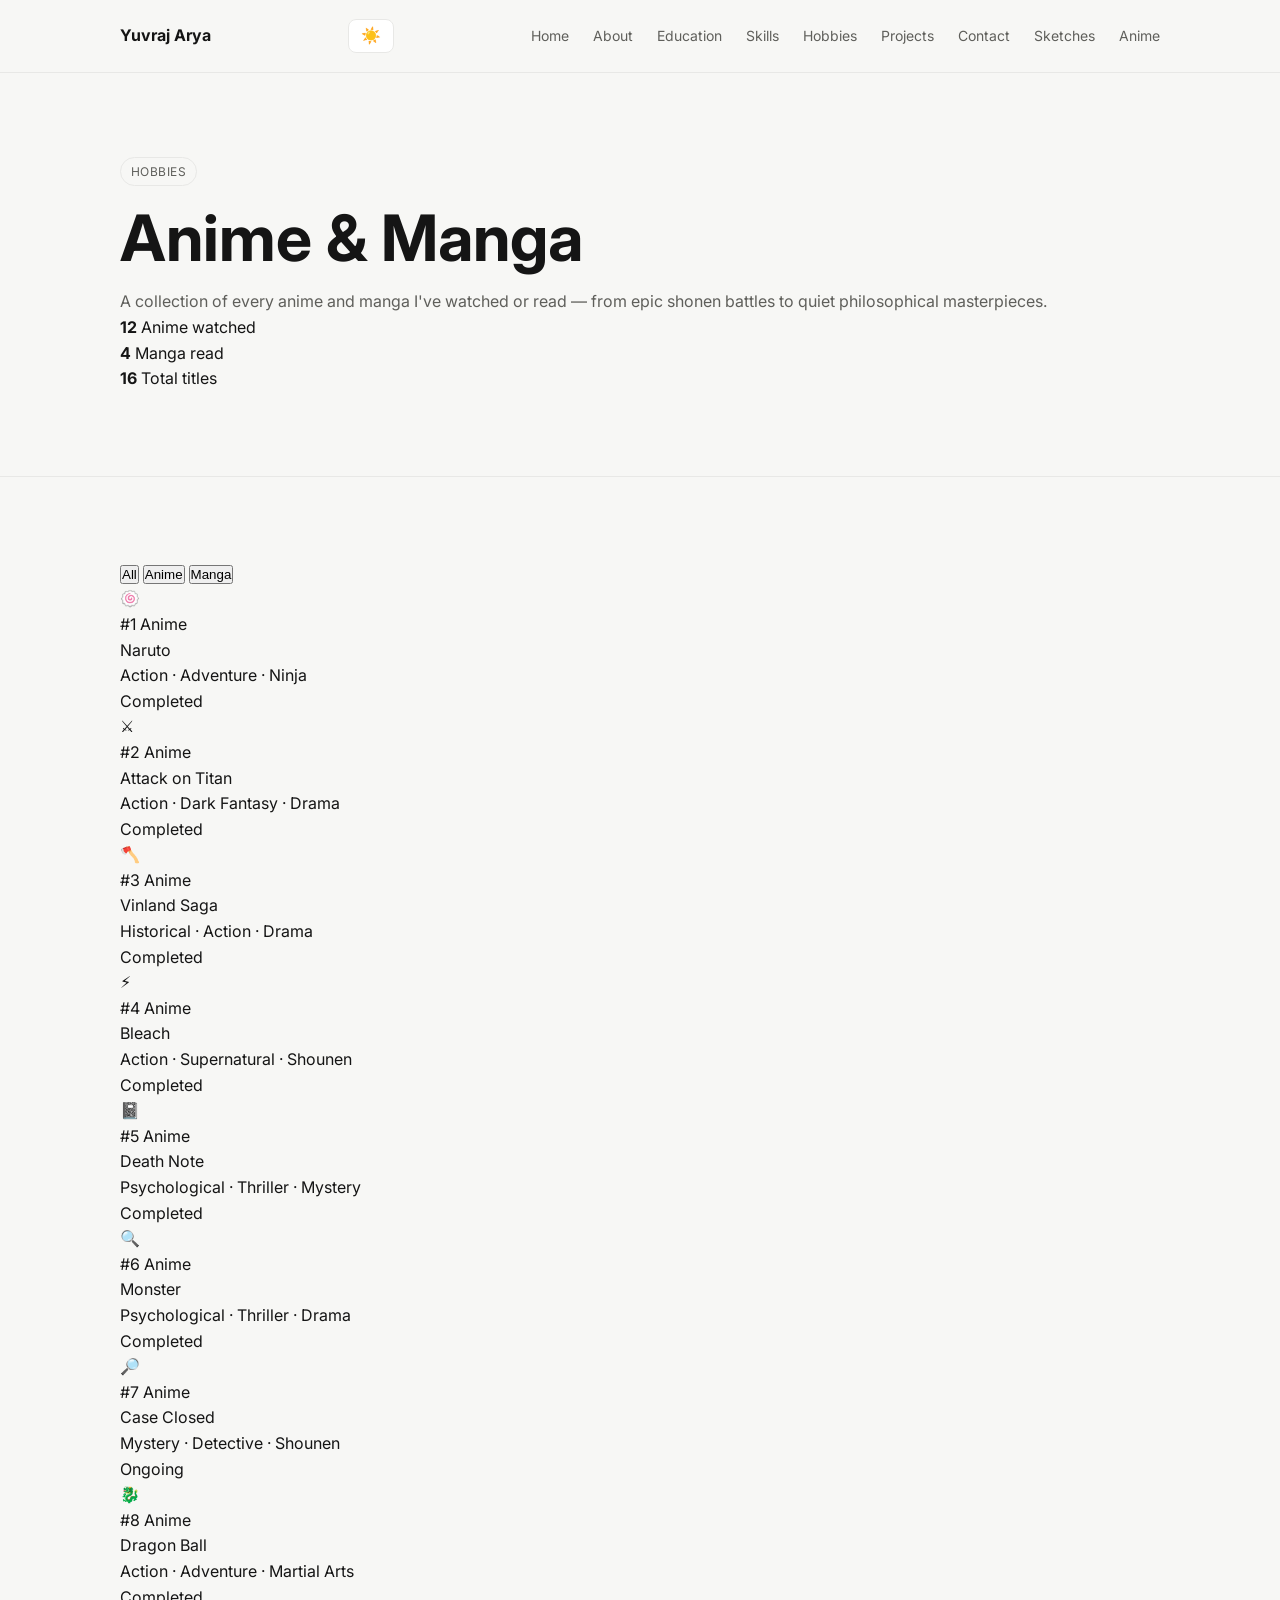
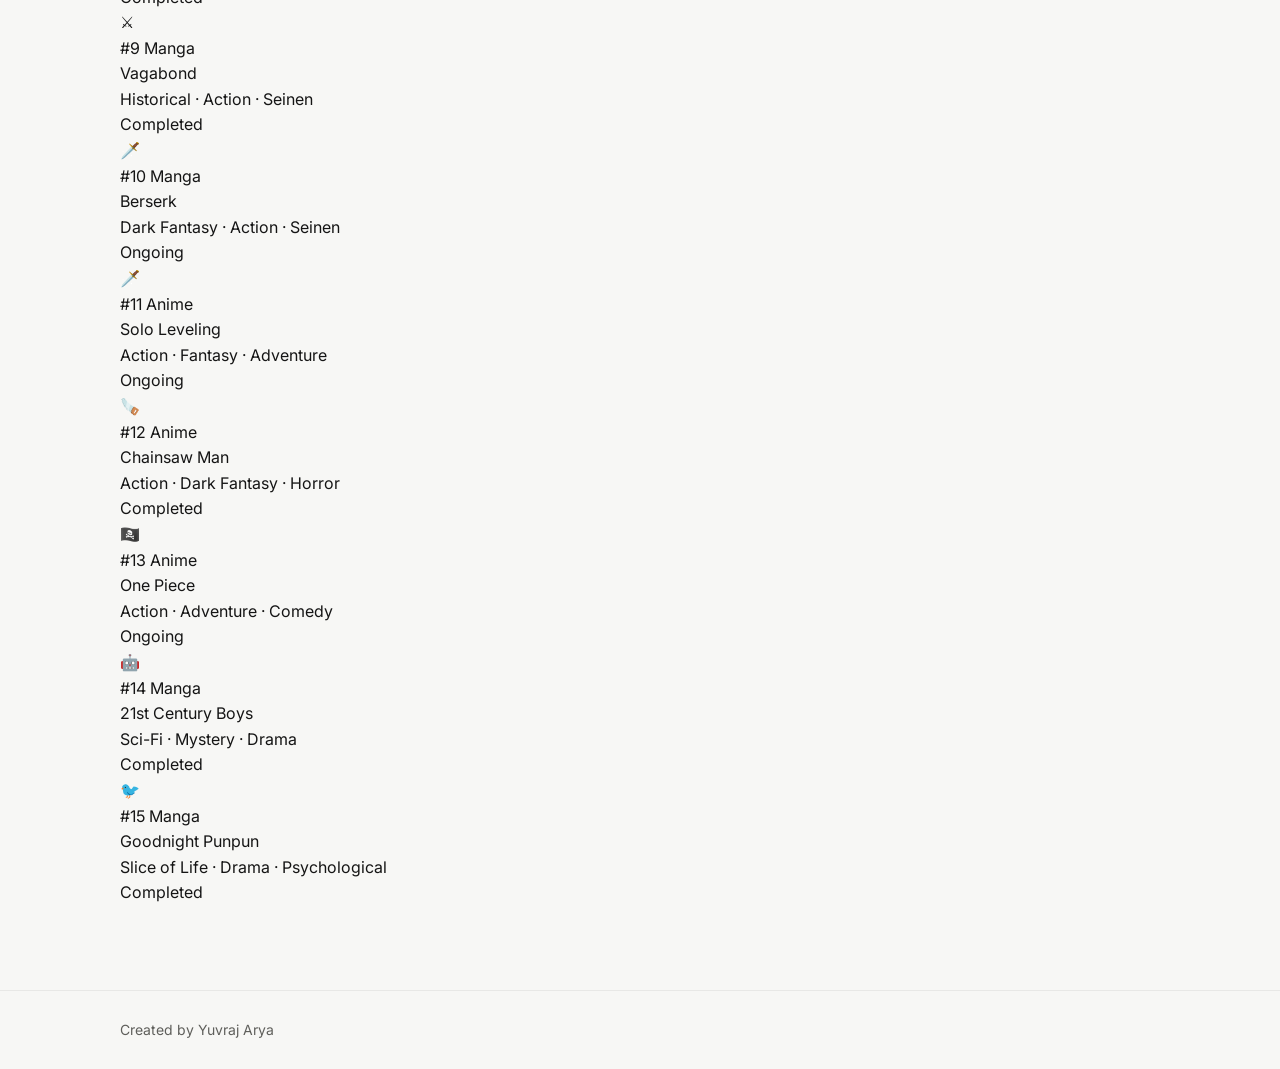
==== anime.html @ ee96d559 "Add files via upload" ====
<!DOCTYPE html>
<html lang="en" data-theme="light">

<head>
  <meta charset="UTF-8" />
  <meta name="viewport" content="width=device-width, initial-scale=1.0" />
  <title>Anime &amp; Manga — Yuvraj Arya</title>
  <meta name="description"
    content="Yuvraj Arya's anime and manga watchlist — a curated collection of his favourite series including Naruto, Attack on Titan, Berserk, and more." />
  <link rel="preconnect" href="https://fonts.googleapis.com" />
  <link rel="preconnect" href="https://fonts.gstatic.com" crossorigin />
  <link href="https://fonts.googleapis.com/css2?family=Inter:wght@400;500;600;700;800&display=swap" rel="stylesheet" />
  <link rel="stylesheet" href="style.css" />

</head>

<body>
  <nav>
    <div class="wrap nav-row">
      <a href="index (1).html#home" class="brand">Yuvraj Arya</a>
      <button class="theme-btn" id="themeBtn" type="button" aria-label="Switch to dark theme"
        title="Toggle theme">☀️</button>
      <button class="menu-btn" id="menuBtn" aria-label="Open menu">Menu</button>
      <ul class="links" id="menu">
        <li><a href="index (1).html#home">Home</a></li>
        <li><a href="index (1).html#about">About</a></li>
        <li><a href="index (1).html#education">Education</a></li>
        <li><a href="index (1).html#skills">Skills</a></li>
        <li><a href="index (1).html#hobbies">Hobbies</a></li>
        <li><a href="index (1).html#projects">Projects</a></li>
        <li><a href="index (1).html#contact">Contact</a></li>
        <li><a href="sketches.html">Sketches</a></li>
        <li><a href="anime.html" aria-current="page">Anime</a></li>
      </ul>
    </div>
  </nav>

  <main id="anime-page">


    <section class="anime-hero">
      <div class="wrap reveal">
        <span class="chip">Hobbies</span>
        <h1>Anime &amp; Manga</h1>
        <p class="anime-lead">A collection of every anime and manga I've watched or read — from epic shonen battles to
          quiet philosophical masterpieces.</p>
        <div class="anime-stats">
          <div class="anime-stat">
            <strong>12</strong>
            <span>Anime watched</span>
          </div>
          <div class="anime-stat">
            <strong>4</strong>
            <span>Manga read</span>
          </div>
          <div class="anime-stat">
            <strong>16</strong>
            <span>Total titles</span>
          </div>
        </div>
      </div>
    </section>


    <section class="anime-section">
      <div class="wrap reveal">


        <div class="anime-filter-bar">
          <button class="filter-btn active" data-filter="all" id="filterAll">All</button>
          <button class="filter-btn" data-filter="anime" id="filterAnime">Anime</button>
          <button class="filter-btn" data-filter="manga" id="filterManga">Manga</button>
        </div>


        <div class="anime-grid" id="animeGrid">


          <div class="anime-card" data-type="anime">
            <img class="anime-poster" src="images/sketches/naruto.jpg" alt="Naruto poster" loading="lazy"
              onerror="this.style.display='none';this.nextElementSibling.style.display='flex'">
            <div class="anime-poster-placeholder" style="display:none">🍥</div>
            <div class="anime-info">
              <div class="anime-meta">
                <span class="anime-rank">#1</span>
                <span class="anime-type type-anime">Anime</span>
              </div>
              <div class="anime-title">Naruto</div>
              <div class="anime-genre">Action · Adventure · Ninja</div>
              <div class="anime-status">Completed</div>
            </div>
          </div>


          <div class="anime-card" data-type="anime">
            <img class="anime-poster" src="images/sketches/attack_on_titan.jpg" alt="Attack on Titan poster"
              loading="lazy" onerror="this.style.display='none';this.nextElementSibling.style.display='flex'">
            <div class="anime-poster-placeholder" style="display:none">⚔️</div>
            <div class="anime-info">
              <div class="anime-meta">
                <span class="anime-rank">#2</span>
                <span class="anime-type type-anime">Anime</span>
              </div>
              <div class="anime-title">Attack on Titan</div>
              <div class="anime-genre">Action · Dark Fantasy · Drama</div>
              <div class="anime-status">Completed</div>
            </div>
          </div>


          <div class="anime-card" data-type="anime">
            <img class="anime-poster" src="images/sketches/vinland.jpg" alt="Vinland Saga poster" loading="lazy"
              onerror="this.style.display='none';this.nextElementSibling.style.display='flex'">
            <div class="anime-poster-placeholder" style="display:none">🪓</div>
            <div class="anime-info">
              <div class="anime-meta">
                <span class="anime-rank">#3</span>
                <span class="anime-type type-anime">Anime</span>
              </div>
              <div class="anime-title">Vinland Saga</div>
              <div class="anime-genre">Historical · Action · Drama</div>
              <div class="anime-status">Completed</div>
            </div>
          </div>


          <div class="anime-card" data-type="anime">
            <img class="anime-poster" src="images/sketches/bleach.jpg" alt="Bleach poster" loading="lazy"
              onerror="this.style.display='none';this.nextElementSibling.style.display='flex'">
            <div class="anime-poster-placeholder" style="display:none">⚡</div>
            <div class="anime-info">
              <div class="anime-meta">
                <span class="anime-rank">#4</span>
                <span class="anime-type type-anime">Anime</span>
              </div>
              <div class="anime-title">Bleach</div>
              <div class="anime-genre">Action · Supernatural · Shounen</div>
              <div class="anime-status">Completed</div>
            </div>
          </div>


          <div class="anime-card" data-type="anime">
            <img class="anime-poster" src="images/sketches/deathnote.jpg" alt="Death Note poster" loading="lazy"
              onerror="this.style.display='none';this.nextElementSibling.style.display='flex'">
            <div class="anime-poster-placeholder" style="display:none">📓</div>
            <div class="anime-info">
              <div class="anime-meta">
                <span class="anime-rank">#5</span>
                <span class="anime-type type-anime">Anime</span>
              </div>
              <div class="anime-title">Death Note</div>
              <div class="anime-genre">Psychological · Thriller · Mystery</div>
              <div class="anime-status">Completed</div>
            </div>
          </div>


          <div class="anime-card" data-type="anime">
            <img class="anime-poster" src="images/sketches/monster.jpg" alt="Monster poster" loading="lazy"
              onerror="this.style.display='none';this.nextElementSibling.style.display='flex'">
            <div class="anime-poster-placeholder" style="display:none">🔍</div>
            <div class="anime-info">
              <div class="anime-meta">
                <span class="anime-rank">#6</span>
                <span class="anime-type type-anime">Anime</span>
              </div>
              <div class="anime-title">Monster</div>
              <div class="anime-genre">Psychological · Thriller · Drama</div>
              <div class="anime-status">Completed</div>
            </div>
          </div>


          <div class="anime-card" data-type="anime">
            <img class="anime-poster" src="images/sketches/caseclosed.jpg" alt="Case Closed poster" loading="lazy"
              onerror="this.style.display='none';this.nextElementSibling.style.display='flex'">
            <div class="anime-poster-placeholder" style="display:none">🔎</div>
            <div class="anime-info">
              <div class="anime-meta">
                <span class="anime-rank">#7</span>
                <span class="anime-type type-anime">Anime</span>
              </div>
              <div class="anime-title">Case Closed</div>
              <div class="anime-genre">Mystery · Detective · Shounen</div>
              <div class="anime-status ongoing">Ongoing</div>
            </div>
          </div>


          <div class="anime-card" data-type="anime">
            <img class="anime-poster" src="images/sketches/dragonball.jpg" alt="Dragon Ball poster" loading="lazy"
              onerror="this.style.display='none';this.nextElementSibling.style.display='flex'">
            <div class="anime-poster-placeholder" style="display:none">🐉</div>
            <div class="anime-info">
              <div class="anime-meta">
                <span class="anime-rank">#8</span>
                <span class="anime-type type-anime">Anime</span>
              </div>
              <div class="anime-title">Dragon Ball</div>
              <div class="anime-genre">Action · Adventure · Martial Arts</div>
              <div class="anime-status">Completed</div>
            </div>
          </div>


          <div class="anime-card" data-type="manga">
            <img class="anime-poster" src="images/sketches/bagabond.png" alt="Vagabond manga poster" loading="lazy"
              onerror="this.style.display='none';this.nextElementSibling.style.display='flex'">
            <div class="anime-poster-placeholder" style="display:none">⚔️</div>
            <div class="anime-info">
              <div class="anime-meta">
                <span class="anime-rank">#9</span>
                <span class="anime-type type-manga">Manga</span>
              </div>
              <div class="anime-title">Vagabond</div>
              <div class="anime-genre">Historical · Action · Seinen</div>
              <div class="anime-status">Completed</div>
            </div>
          </div>


          <div class="anime-card" data-type="manga">
            <img class="anime-poster" src="images/sketches/berserk.webp" alt="Berserk manga poster" loading="lazy"
              onerror="this.style.display='none';this.nextElementSibling.style.display='flex'">
            <div class="anime-poster-placeholder" style="display:none">🗡️</div>
            <div class="anime-info">
              <div class="anime-meta">
                <span class="anime-rank">#10</span>
                <span class="anime-type type-manga">Manga</span>
              </div>
              <div class="anime-title">Berserk</div>
              <div class="anime-genre">Dark Fantasy · Action · Seinen</div>
              <div class="anime-status ongoing">Ongoing</div>
            </div>
          </div>


          <div class="anime-card" data-type="anime">
            <img class="anime-poster" src="images/sketches/solo_leveling.jpg" alt="Solo Leveling poster" loading="lazy"
              onerror="this.style.display='none';this.nextElementSibling.style.display='flex'">
            <div class="anime-poster-placeholder" style="display:none">🗡️</div>
            <div class="anime-info">
              <div class="anime-meta">
                <span class="anime-rank">#11</span>
                <span class="anime-type type-anime">Anime</span>
              </div>
              <div class="anime-title">Solo Leveling</div>
              <div class="anime-genre">Action · Fantasy · Adventure</div>
              <div class="anime-status ongoing">Ongoing</div>
            </div>
          </div>


          <div class="anime-card" data-type="anime">
            <img class="anime-poster" src="images/sketches/chainsaw.jpg" alt="Chainsaw Man poster" loading="lazy"
              onerror="this.style.display='none';this.nextElementSibling.style.display='flex'">
            <div class="anime-poster-placeholder" style="display:none">🪚</div>
            <div class="anime-info">
              <div class="anime-meta">
                <span class="anime-rank">#12</span>
                <span class="anime-type type-anime">Anime</span>
              </div>
              <div class="anime-title">Chainsaw Man</div>
              <div class="anime-genre">Action · Dark Fantasy · Horror</div>
              <div class="anime-status">Completed</div>
            </div>
          </div>


          <div class="anime-card" data-type="anime">
            <img class="anime-poster" src="images/sketches/one_piece.jpg" alt="One Piece poster" loading="lazy"
              onerror="this.style.display='none';this.nextElementSibling.style.display='flex'">
            <div class="anime-poster-placeholder" style="display:none">🏴‍☠️</div>
            <div class="anime-info">
              <div class="anime-meta">
                <span class="anime-rank">#13</span>
                <span class="anime-type type-anime">Anime</span>
              </div>
              <div class="anime-title">One Piece</div>
              <div class="anime-genre">Action · Adventure · Comedy</div>
              <div class="anime-status ongoing">Ongoing</div>
            </div>
          </div>


          <div class="anime-card" data-type="manga">
            <img class="anime-poster" src="images/sketches/21st.jpg" alt="20th Century Boys manga poster" loading="lazy"
              onerror="this.style.display='none';this.nextElementSibling.style.display='flex'">
            <div class="anime-poster-placeholder" style="display:none">🤖</div>
            <div class="anime-info">
              <div class="anime-meta">
                <span class="anime-rank">#14</span>
                <span class="anime-type type-manga">Manga</span>
              </div>
              <div class="anime-title">21st Century Boys</div>
              <div class="anime-genre">Sci-Fi · Mystery · Drama</div>
              <div class="anime-status">Completed</div>
            </div>
          </div>


          <div class="anime-card" data-type="manga">
            <img class="anime-poster" src="images/sketches/gn.jpg" alt="Goodnight Punpun manga poster" loading="lazy"
              onerror="this.style.display='none';this.nextElementSibling.style.display='flex'">
            <div class="anime-poster-placeholder" style="display:none">🐦</div>
            <div class="anime-info">
              <div class="anime-meta">
                <span class="anime-rank">#15</span>
                <span class="anime-type type-manga">Manga</span>
              </div>
              <div class="anime-title">Goodnight Punpun</div>
              <div class="anime-genre">Slice of Life · Drama · Psychological</div>
              <div class="anime-status">Completed</div>
            </div>
          </div>

        </div>
      </div>
    </section>
  </main>

  <footer>
    <div class="wrap">
      <p>Created by Yuvraj Arya</p>
    </div>
  </footer>

  <script src="script.js"></script>
  <script>
    // Filter functionality
    const filterBtns = document.querySelectorAll('.filter-btn');
    const cards = document.querySelectorAll('.anime-card');

    filterBtns.forEach(btn => {
      btn.addEventListener('click', () => {
        filterBtns.forEach(b => b.classList.remove('active'));
        btn.classList.add('active');
        const filter = btn.dataset.filter;
        cards.forEach(card => {
          if (filter === 'all' || card.dataset.type === filter) {
            card.style.display = '';
          } else {
            card.style.display = 'none';
          }
        });
      });
    });
  </script>
</body>

</html>
---- style.css ----
:root {
  --bg: #f7f7f5;
  --surface: #ffffff;
  --line: #e8e8e6;
  --text: #151515;
  --muted: #5f5f5b;
  --accent: #222222;
  --radius: 12px;
  --max: 1040px;
  --nav-bg: rgba(247, 247, 245, 0.85);
  --soft: #fcfcfb;
}

html[data-theme="dark"] {
  --bg: #111111;
  --surface: #181818;
  --line: #2a2a2a;
  --text: #f2f2f2;
  --muted: #b8b8b8;
  --accent: #f2f2f2;
  --nav-bg: rgba(17, 17, 17, 0.85);
  --soft: #141414;
}

* { box-sizing: border-box; margin: 0; padding: 0; }
html { scroll-behavior: smooth; }
body {
  font-family: "Inter", system-ui, -apple-system, Segoe UI, Roboto, sans-serif;
  background: var(--bg);
  color: var(--text);
  line-height: 1.6;
}

.wrap { width: min(92%, var(--max)); margin: 0 auto; }
.chip {
  display: inline-block;
  padding: 4px 10px;
  border: 1px solid var(--line);
  border-radius: 999px;
  font-size: 12px;
  color: var(--muted);
  letter-spacing: 0.04em;
  text-transform: uppercase;
}

nav {
  position: sticky;
  top: 0;
  z-index: 20;
  background: var(--nav-bg);
  backdrop-filter: blur(8px);
  border-bottom: 1px solid var(--line);
}
.nav-row {
  min-height: 72px;
  display: flex;
  align-items: center;
  justify-content: space-between;
  gap: 20px;
}
.brand { font-weight: 700; text-decoration: none; color: var(--text); }
.links { display: flex; gap: 24px; list-style: none; }
.links a { text-decoration: none; color: var(--muted); font-size: 14px; }
.links a:hover { color: var(--text); }
.menu-btn {
  display: none;
  border: 1px solid var(--line);
  border-radius: 8px;
  padding: 8px 10px;
  background: var(--surface);
  color: var(--text);
  cursor: pointer;
}
.theme-btn {
  border: 1px solid var(--line);
  border-radius: 8px;
  padding: 8px 12px;
  background: var(--surface);
  color: var(--text);
  cursor: pointer;
  font-size: 16px;
  line-height: 1;
}

section { padding: 84px 0; border-bottom: 1px solid var(--line); }
h1 { font-size: clamp(2.2rem, 6vw, 4rem); line-height: 1.05; margin: 18px 0; }
h2 { font-size: clamp(1.45rem, 3vw, 2.05rem); margin-bottom: 24px; }
p { color: var(--muted); }

.hero { padding-top: 96px; }
.hero-grid {
  display: grid;
  grid-template-columns: 1.1fr 0.9fr;
  gap: 28px;
  align-items: start;
}
.lead { font-size: 1.05rem; max-width: 62ch; }
.cta { display: flex; gap: 12px; flex-wrap: wrap; margin-top: 28px; }
.btn {
  display: inline-block;
  text-decoration: none;
  padding: 12px 18px;
  border-radius: 10px;
  border: 1px solid var(--line);
  color: var(--text);
  background: var(--surface);
  font-weight: 600;
  font-size: 14px;
}
.btn.primary { background: var(--accent); color: #fff; border-color: var(--accent); }

.card {
  background: var(--surface);
  border: 1px solid var(--line);
  border-radius: var(--radius);
  padding: 22px;
}
.kpis {
  display: grid;
  grid-template-columns: repeat(2, 1fr);
  gap: 12px;
  margin-top: 14px;
}
.kpi {
  border: 1px solid var(--line);
  border-radius: 10px;
  padding: 14px;
  background: var(--soft);
}
.kpi strong { font-size: 1.4rem; display: block; }
.kpi span { font-size: 13px; color: var(--muted); }

.grid-2 { display: grid; grid-template-columns: 1fr 1fr; gap: 16px; }
.list { list-style: none; display: flex; flex-wrap: wrap; gap: 10px; }
.pill {
  border: 1px solid var(--line);
  border-radius: 999px;
  padding: 7px 12px;
  font-size: 13px;
  background: var(--soft);
}
.project h3 { margin-bottom: 8px; }
.project p { margin-bottom: 14px; }

.timeline { display: grid; gap: 12px; }
.row {
  border: 1px solid var(--line);
  border-radius: 10px;
  padding: 16px;
  background: var(--soft);
}
.row small { color: var(--muted); }
.hobby-grid {
  display: grid;
  grid-template-columns: repeat(5, minmax(0, 1fr));
  gap: 12px;
}
.hobby-item {
  border: 1px solid var(--line);
  border-radius: 10px;
  padding: 14px;
  background: var(--soft);
  text-align: center;
  font-weight: 500;
  color: var(--text);
}
a.hobby-item {
  text-decoration: none;
  display: block;
  transition: border-color 0.2s ease, background 0.2s ease;
}
a.hobby-item:hover {
  border-color: var(--text);
  background: var(--surface);
}

.sketches-hero { padding: 72px 0 32px; border-bottom: 1px solid var(--line); }
.sketches-hero h1 { margin-top: 12px; }
.sketches-lead { max-width: 52ch; margin-top: 8px; }
.sketches-gallery-section { padding: 48px 0 84px; border-bottom: none; }
.sketch-gallery {
  display: grid;
  grid-template-columns: repeat(auto-fill, minmax(260px, 1fr));
  gap: 16px;
}
.sketch-card {
  display: block;
  border: 1px solid var(--line);
  border-radius: var(--radius);
  overflow: hidden;
  background: var(--surface);
  text-decoration: none;
  transition: border-color 0.2s ease, box-shadow 0.2s ease;
}
.sketch-card:hover {
  border-color: var(--text);
  box-shadow: 0 8px 24px rgba(0, 0, 0, 0.06);
}
html[data-theme="dark"] .sketch-card:hover {
  box-shadow: 0 8px 28px rgba(0, 0, 0, 0.35);
}
.sketch-card img {
  width: 100%;
  height: auto;
  display: block;
}
footer a { color: var(--muted); text-decoration: none; }
footer a:hover { color: var(--text); }

.contact-grid { display: grid; grid-template-columns: 0.95fr 1.05fr; gap: 16px; }
input, textarea {
  width: 100%;
  border: 1px solid var(--line);
  border-radius: 10px;
  padding: 12px;
  font: inherit;
  background: var(--surface);
  margin-bottom: 10px;
}
textarea { min-height: 130px; resize: vertical; }

footer { padding: 28px 0; }
footer p { font-size: 14px; }

.reveal { opacity: 0; transform: translateY(18px); transition: 0.45s ease; }
.reveal.show { opacity: 1; transform: none; }

@media (max-width: 860px) {
  .menu-btn { display: inline-block; }
  .theme-btn { margin-left: auto; }
  .links {
    display: none;
    position: absolute;
    top: 72px;
    right: 4%;
    background: var(--surface);
    border: 1px solid var(--line);
    border-radius: 10px;
    padding: 12px;
    flex-direction: column;
    gap: 10px;
    min-width: 180px;
  }
  .links.open { display: flex; }
  .hero-grid, .grid-2, .contact-grid, .hobby-grid { grid-template-columns: 1fr; }
}
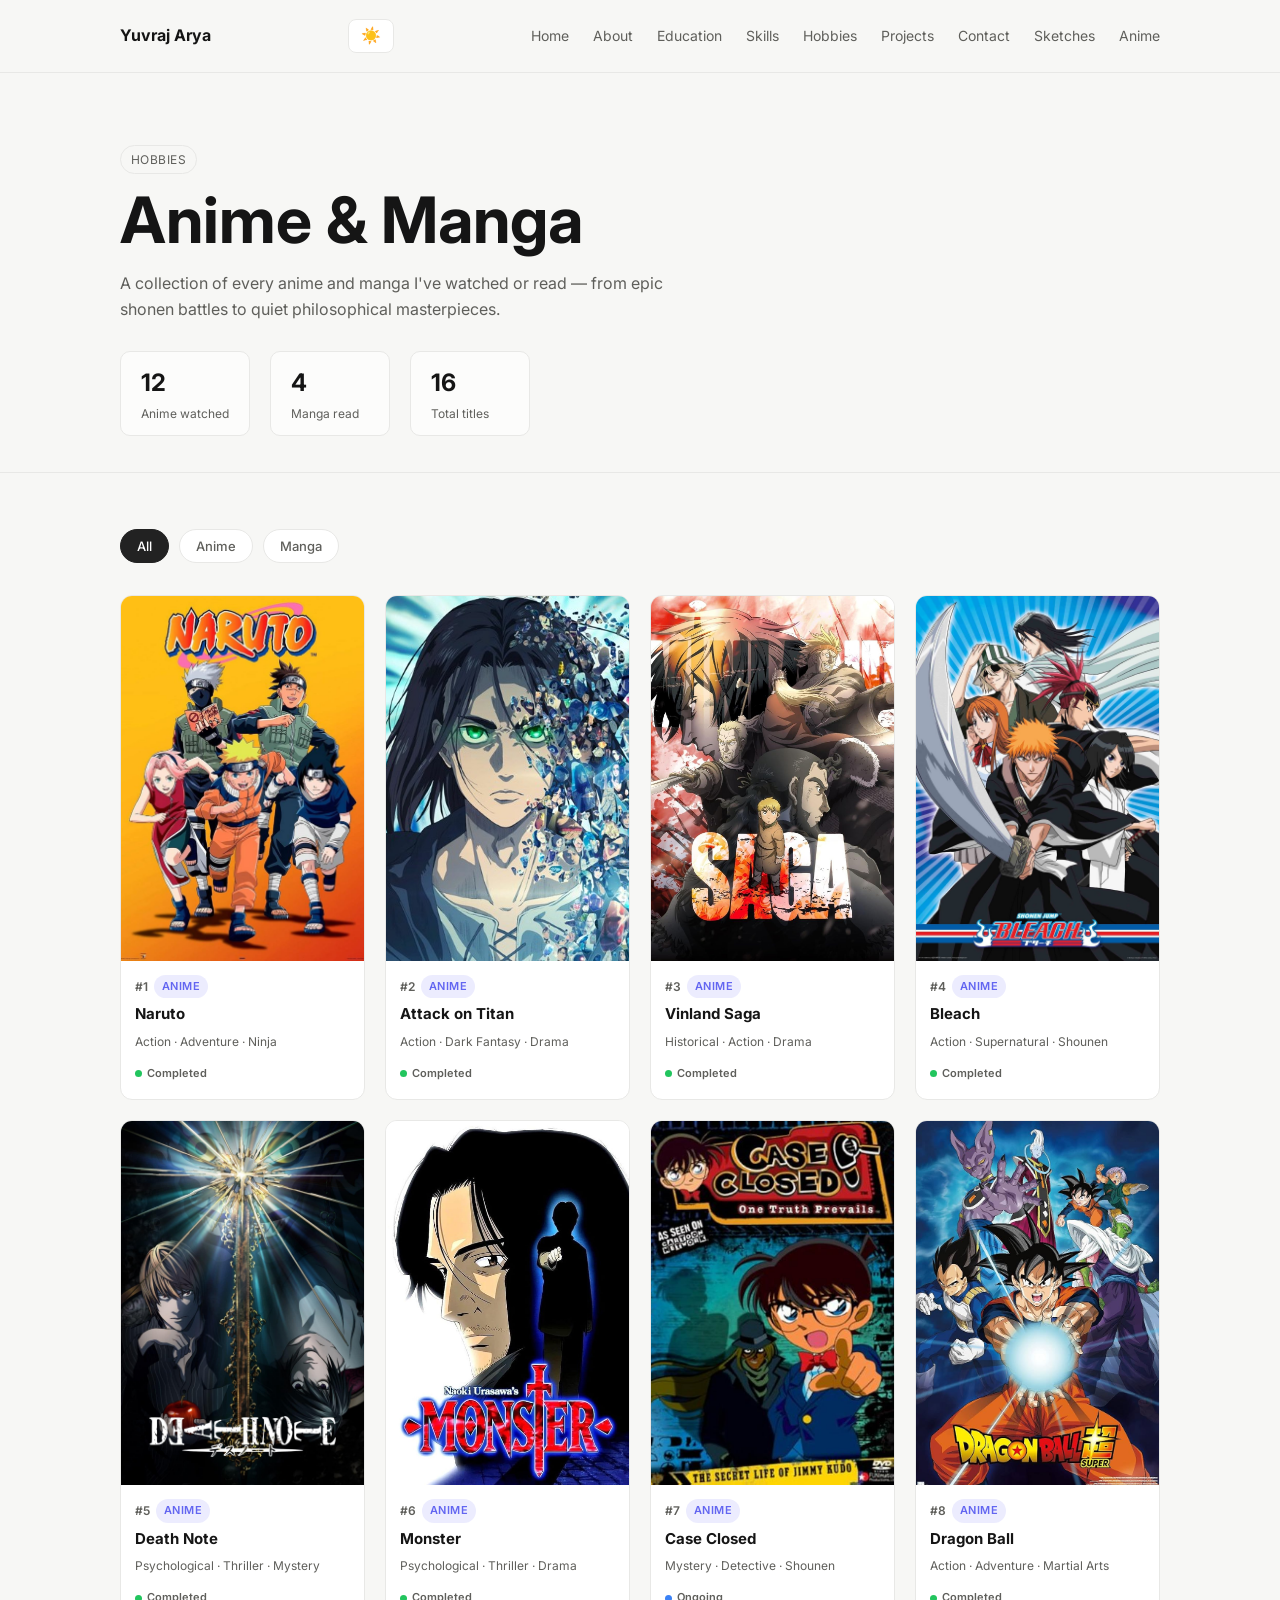
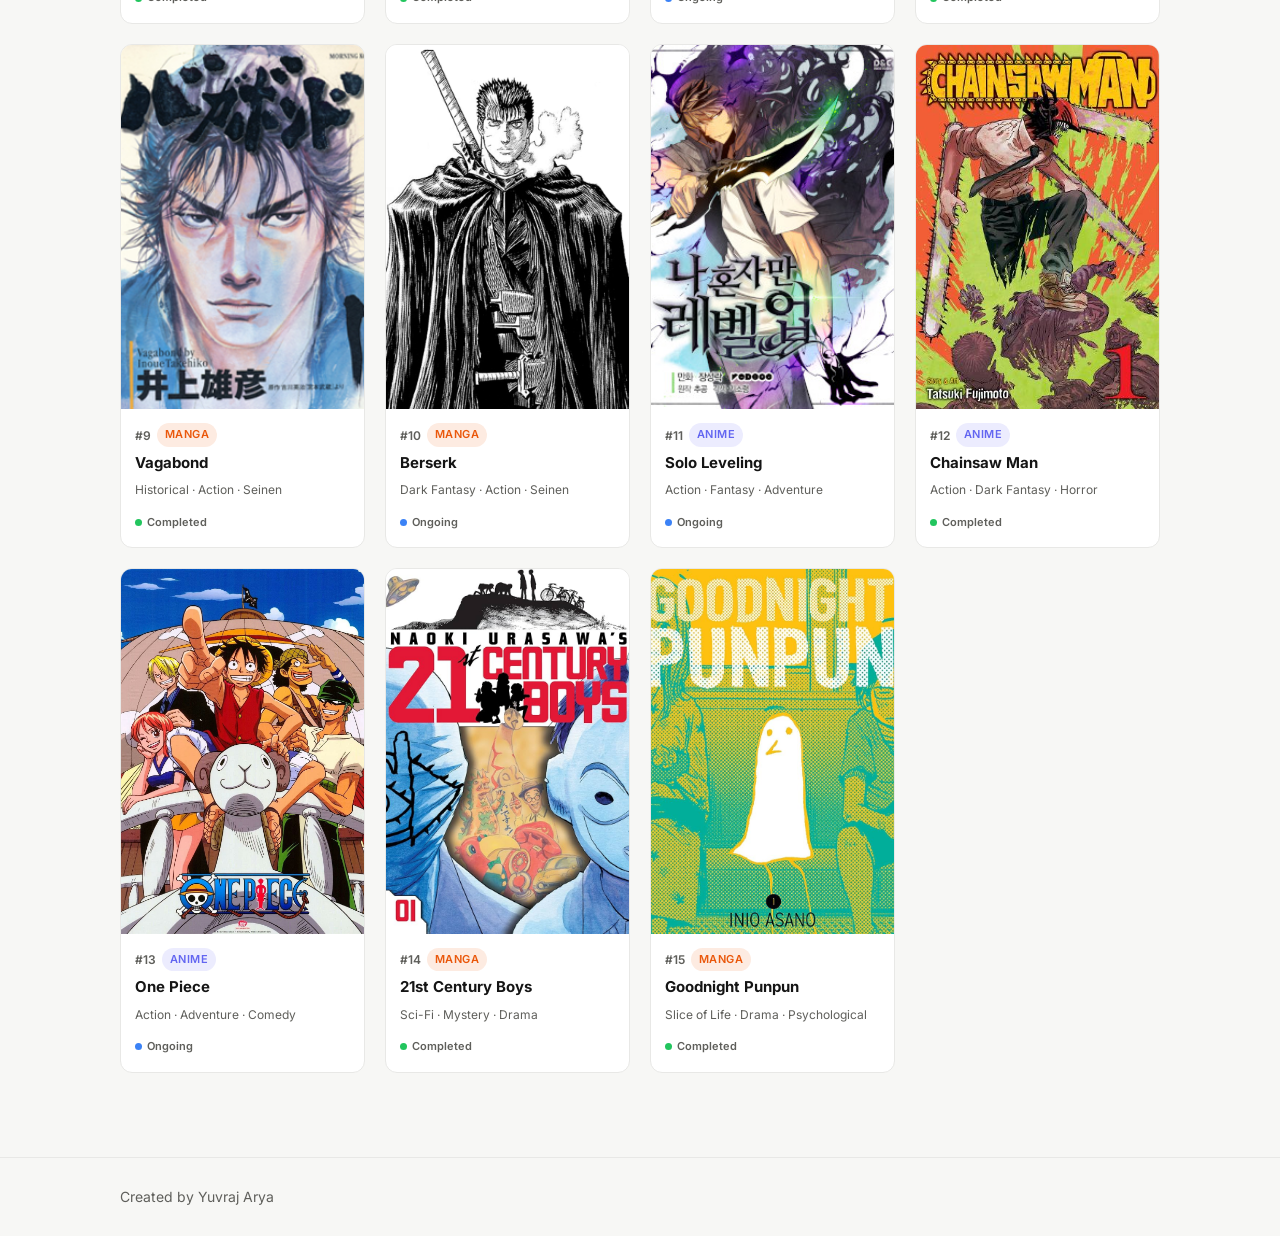
==== commit 1a9f407a: "Update anime.html" ====
--- a/anime.html
+++ b/anime.html
@@ -22,13 +22,13 @@
         title="Toggle theme">☀️</button>
       <button class="menu-btn" id="menuBtn" aria-label="Open menu">Menu</button>
       <ul class="links" id="menu">
-        <li><a href="index (1).html#home">Home</a></li>
-        <li><a href="index (1).html#about">About</a></li>
-        <li><a href="index (1).html#education">Education</a></li>
-        <li><a href="index (1).html#skills">Skills</a></li>
-        <li><a href="index (1).html#hobbies">Hobbies</a></li>
-        <li><a href="index (1).html#projects">Projects</a></li>
-        <li><a href="index (1).html#contact">Contact</a></li>
+        <li><a href="index.html#home">Home</a></li>
+        <li><a href="index.html#about">About</a></li>
+        <li><a href="index.html#education">Education</a></li>
+        <li><a href="index.html#skills">Skills</a></li>
+        <li><a href="index.html#hobbies">Hobbies</a></li>
+        <li><a href="index.html#projects">Projects</a></li>
+        <li><a href="index.html#contact">Contact</a></li>
         <li><a href="sketches.html">Sketches</a></li>
         <li><a href="anime.html" aria-current="page">Anime</a></li>
       </ul>
@@ -349,4 +349,4 @@
   </script>
 </body>
 
-</html>+</html>
--- a/style.css
+++ b/style.css
@@ -224,6 +224,8 @@
 
 .reveal { opacity: 0; transform: translateY(18px); transition: 0.45s ease; }
 .reveal.show { opacity: 1; transform: none; }
+
+
 
 @media (max-width: 860px) {
   .menu-btn { display: inline-block; }
@@ -244,3 +246,161 @@
   .links.open { display: flex; }
   .hero-grid, .grid-2, .contact-grid, .hobby-grid { grid-template-columns: 1fr; }
 }
+
+/* ── Anime page specific styles ── */
+.anime-hero {
+  padding: 72px 0 36px;
+  border-bottom: 1px solid var(--line);
+}
+.anime-hero h1 { margin-top: 12px; }
+.anime-lead { max-width: 56ch; margin-top: 8px; color: var(--muted); }
+
+.anime-stats {
+  display: flex;
+  gap: 20px;
+  flex-wrap: wrap;
+  margin-top: 28px;
+}
+.anime-stat {
+  background: var(--soft);
+  border: 1px solid var(--line);
+  border-radius: 10px;
+  padding: 12px 20px;
+  display: flex;
+  flex-direction: column;
+  min-width: 120px;
+}
+.anime-stat strong { font-size: 1.5rem; color: var(--text); }
+.anime-stat span { font-size: 12px; color: var(--muted); margin-top: 2px; }
+
+/* Filter bar */
+.anime-filter-bar {
+  display: flex;
+  gap: 10px;
+  flex-wrap: wrap;
+  margin-bottom: 32px;
+  align-items: center;
+}
+.filter-btn {
+  padding: 8px 16px;
+  border: 1px solid var(--line);
+  border-radius: 999px;
+  background: var(--surface);
+  color: var(--muted);
+  font-size: 13px;
+  font-weight: 500;
+  cursor: pointer;
+  font-family: inherit;
+  transition: all 0.2s ease;
+}
+.filter-btn:hover { border-color: var(--text); color: var(--text); }
+.filter-btn.active { background: var(--accent); color: #fff; border-color: var(--accent); }
+
+/* Grid */
+.anime-section { padding: 56px 0 84px; }
+.anime-grid {
+  display: grid;
+  grid-template-columns: repeat(auto-fill, minmax(200px, 1fr));
+  gap: 20px;
+}
+
+/* Card */
+.anime-card {
+  background: var(--surface);
+  border: 1px solid var(--line);
+  border-radius: var(--radius);
+  overflow: hidden;
+  display: flex;
+  flex-direction: column;
+  transition: border-color 0.25s ease, box-shadow 0.25s ease, transform 0.25s ease;
+  cursor: default;
+}
+.anime-card:hover {
+  border-color: var(--text);
+  box-shadow: 0 10px 32px rgba(0,0,0,0.09);
+  transform: translateY(-4px);
+}
+html[data-theme="dark"] .anime-card:hover {
+  box-shadow: 0 10px 36px rgba(0,0,0,0.4);
+}
+.anime-poster {
+  width: 100%;
+  aspect-ratio: 2/3;
+  object-fit: cover;
+  display: block;
+  background: var(--soft);
+}
+.anime-poster-placeholder {
+  width: 100%;
+  aspect-ratio: 2/3;
+  display: flex;
+  align-items: center;
+  justify-content: center;
+  background: var(--soft);
+  font-size: 3rem;
+}
+.anime-info {
+  padding: 14px 14px 16px;
+  flex: 1;
+  display: flex;
+  flex-direction: column;
+  gap: 6px;
+}
+.anime-title {
+  font-size: 15px;
+  font-weight: 700;
+  color: var(--text);
+  line-height: 1.3;
+}
+.anime-meta {
+  display: flex;
+  align-items: center;
+  gap: 6px;
+  flex-wrap: wrap;
+}
+.anime-type {
+  font-size: 11px;
+  font-weight: 600;
+  padding: 3px 8px;
+  border-radius: 999px;
+  letter-spacing: 0.04em;
+  text-transform: uppercase;
+}
+.type-anime { background: rgba(99,102,241,0.12); color: #6366f1; }
+.type-manga { background: rgba(234,88,12,0.12); color: #ea580c; }
+html[data-theme="dark"] .type-anime { background: rgba(99,102,241,0.22); color: #a5b4fc; }
+html[data-theme="dark"] .type-manga { background: rgba(234,88,12,0.22); color: #fb923c; }
+
+.anime-rank {
+  font-size: 12px;
+  color: var(--muted);
+  font-weight: 600;
+}
+.anime-genre {
+  font-size: 12px;
+  color: var(--muted);
+  margin-top: 2px;
+}
+.anime-status {
+  margin-top: auto;
+  padding-top: 8px;
+  font-size: 11px;
+  font-weight: 600;
+  display: flex;
+  align-items: center;
+  gap: 5px;
+  color: var(--muted);
+}
+.anime-status::before {
+  content: '';
+  display: inline-block;
+  width: 7px; height: 7px;
+  border-radius: 50%;
+  background: #22c55e;
+}
+.anime-status.ongoing::before { background: #3b82f6; }
+
+@media (max-width: 600px) {
+  .anime-grid { grid-template-columns: repeat(auto-fill, minmax(150px, 1fr)); gap: 14px; }
+  .anime-stats { gap: 12px; }
+}
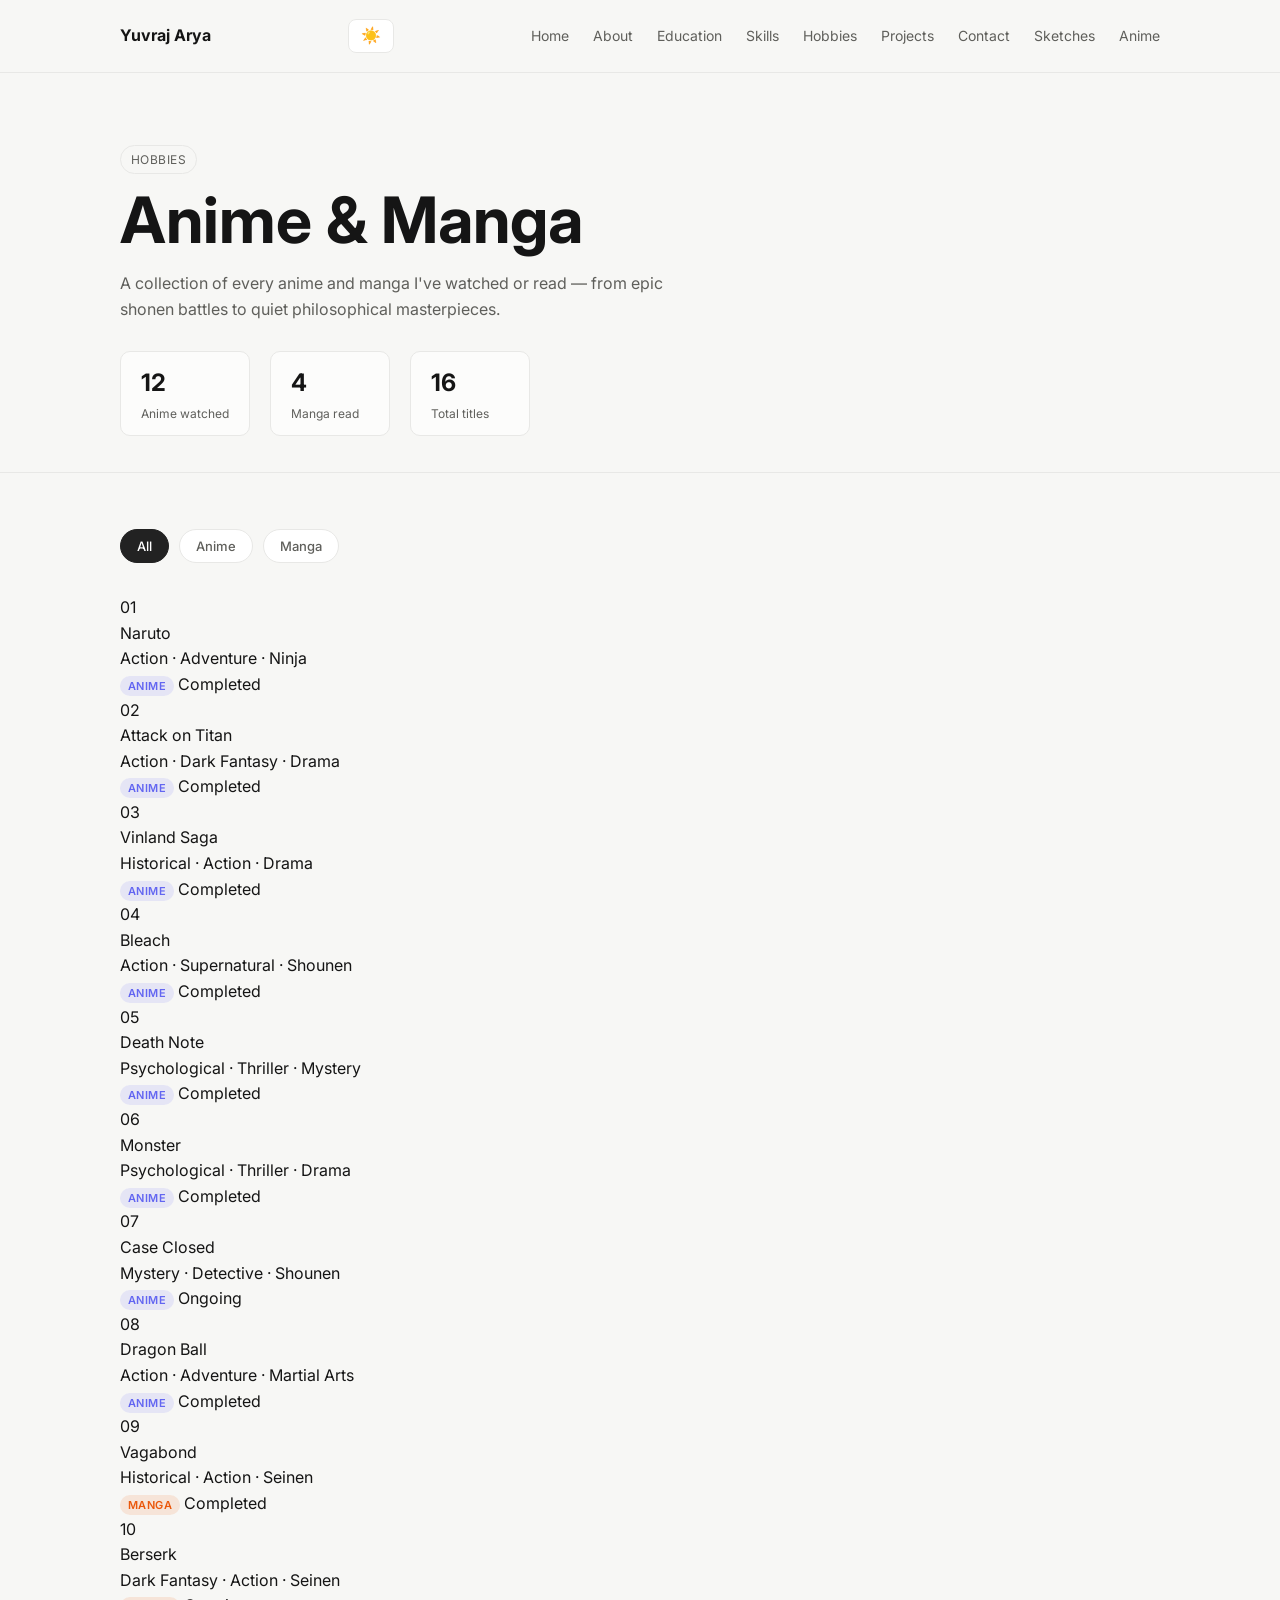
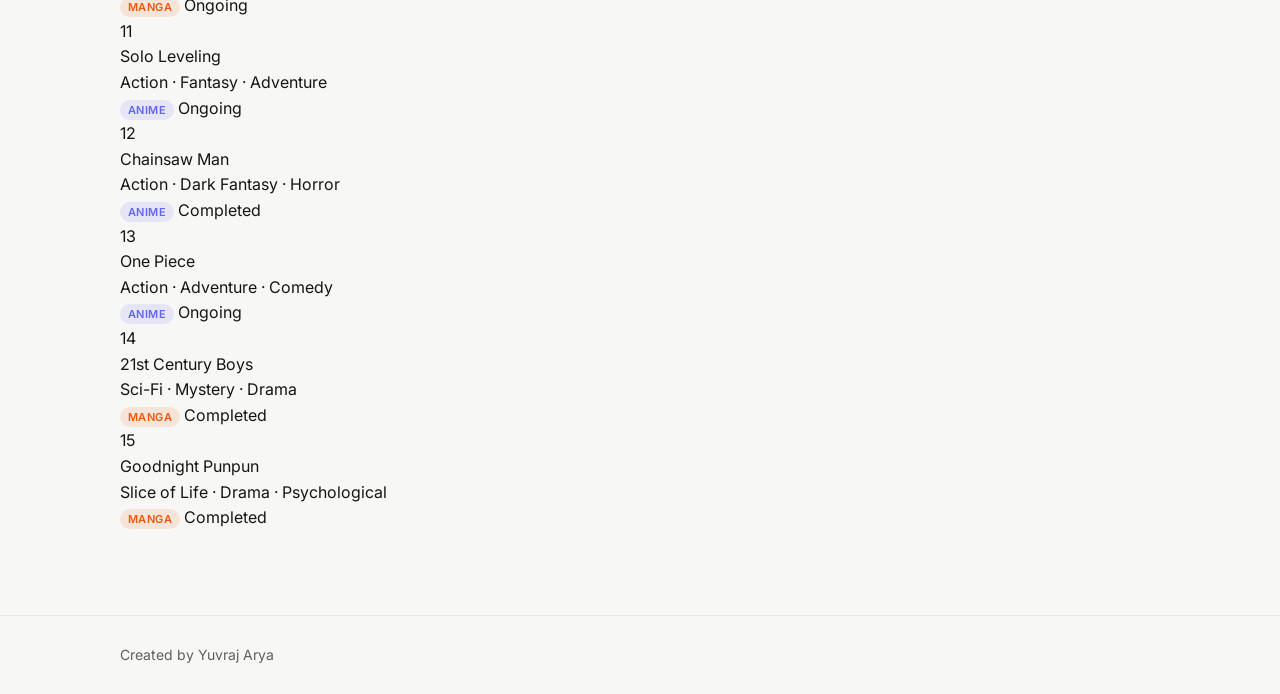
==== commit f2bbb809: "Update navigation and anime list structure" ====
--- a/anime.html
+++ b/anime.html
@@ -37,7 +37,6 @@
 
   <main id="anime-page">
 
-
     <section class="anime-hero">
       <div class="wrap reveal">
         <span class="chip">Hobbies</span>
@@ -61,10 +60,8 @@
       </div>
     </section>
 
-
     <section class="anime-section">
       <div class="wrap reveal">
-
 
         <div class="anime-filter-bar">
           <button class="filter-btn active" data-filter="all" id="filterAll">All</button>
@@ -72,246 +69,185 @@
           <button class="filter-btn" data-filter="manga" id="filterManga">Manga</button>
         </div>
 
-
-        <div class="anime-grid" id="animeGrid">
-
-
-          <div class="anime-card" data-type="anime">
-            <img class="anime-poster" src="images/sketches/naruto.jpg" alt="Naruto poster" loading="lazy"
-              onerror="this.style.display='none';this.nextElementSibling.style.display='flex'">
-            <div class="anime-poster-placeholder" style="display:none">🍥</div>
-            <div class="anime-info">
-              <div class="anime-meta">
-                <span class="anime-rank">#1</span>
-                <span class="anime-type type-anime">Anime</span>
-              </div>
-              <div class="anime-title">Naruto</div>
-              <div class="anime-genre">Action · Adventure · Ninja</div>
-              <div class="anime-status">Completed</div>
-            </div>
-          </div>
-
-
-          <div class="anime-card" data-type="anime">
-            <img class="anime-poster" src="images/sketches/attack_on_titan.jpg" alt="Attack on Titan poster"
-              loading="lazy" onerror="this.style.display='none';this.nextElementSibling.style.display='flex'">
-            <div class="anime-poster-placeholder" style="display:none">⚔️</div>
-            <div class="anime-info">
-              <div class="anime-meta">
-                <span class="anime-rank">#2</span>
-                <span class="anime-type type-anime">Anime</span>
-              </div>
-              <div class="anime-title">Attack on Titan</div>
-              <div class="anime-genre">Action · Dark Fantasy · Drama</div>
-              <div class="anime-status">Completed</div>
-            </div>
-          </div>
-
-
-          <div class="anime-card" data-type="anime">
-            <img class="anime-poster" src="images/sketches/vinland.jpg" alt="Vinland Saga poster" loading="lazy"
-              onerror="this.style.display='none';this.nextElementSibling.style.display='flex'">
-            <div class="anime-poster-placeholder" style="display:none">🪓</div>
-            <div class="anime-info">
-              <div class="anime-meta">
-                <span class="anime-rank">#3</span>
-                <span class="anime-type type-anime">Anime</span>
-              </div>
-              <div class="anime-title">Vinland Saga</div>
-              <div class="anime-genre">Historical · Action · Drama</div>
-              <div class="anime-status">Completed</div>
-            </div>
-          </div>
-
-
-          <div class="anime-card" data-type="anime">
-            <img class="anime-poster" src="images/sketches/bleach.jpg" alt="Bleach poster" loading="lazy"
-              onerror="this.style.display='none';this.nextElementSibling.style.display='flex'">
-            <div class="anime-poster-placeholder" style="display:none">⚡</div>
-            <div class="anime-info">
-              <div class="anime-meta">
-                <span class="anime-rank">#4</span>
-                <span class="anime-type type-anime">Anime</span>
-              </div>
-              <div class="anime-title">Bleach</div>
-              <div class="anime-genre">Action · Supernatural · Shounen</div>
-              <div class="anime-status">Completed</div>
-            </div>
-          </div>
-
-
-          <div class="anime-card" data-type="anime">
-            <img class="anime-poster" src="images/sketches/deathnote.jpg" alt="Death Note poster" loading="lazy"
-              onerror="this.style.display='none';this.nextElementSibling.style.display='flex'">
-            <div class="anime-poster-placeholder" style="display:none">📓</div>
-            <div class="anime-info">
-              <div class="anime-meta">
-                <span class="anime-rank">#5</span>
-                <span class="anime-type type-anime">Anime</span>
-              </div>
-              <div class="anime-title">Death Note</div>
-              <div class="anime-genre">Psychological · Thriller · Mystery</div>
-              <div class="anime-status">Completed</div>
-            </div>
-          </div>
-
-
-          <div class="anime-card" data-type="anime">
-            <img class="anime-poster" src="images/sketches/monster.jpg" alt="Monster poster" loading="lazy"
-              onerror="this.style.display='none';this.nextElementSibling.style.display='flex'">
-            <div class="anime-poster-placeholder" style="display:none">🔍</div>
-            <div class="anime-info">
-              <div class="anime-meta">
-                <span class="anime-rank">#6</span>
-                <span class="anime-type type-anime">Anime</span>
-              </div>
-              <div class="anime-title">Monster</div>
-              <div class="anime-genre">Psychological · Thriller · Drama</div>
-              <div class="anime-status">Completed</div>
-            </div>
-          </div>
-
-
-          <div class="anime-card" data-type="anime">
-            <img class="anime-poster" src="images/sketches/caseclosed.jpg" alt="Case Closed poster" loading="lazy"
-              onerror="this.style.display='none';this.nextElementSibling.style.display='flex'">
-            <div class="anime-poster-placeholder" style="display:none">🔎</div>
-            <div class="anime-info">
-              <div class="anime-meta">
-                <span class="anime-rank">#7</span>
-                <span class="anime-type type-anime">Anime</span>
-              </div>
-              <div class="anime-title">Case Closed</div>
-              <div class="anime-genre">Mystery · Detective · Shounen</div>
-              <div class="anime-status ongoing">Ongoing</div>
-            </div>
-          </div>
-
-
-          <div class="anime-card" data-type="anime">
-            <img class="anime-poster" src="images/sketches/dragonball.jpg" alt="Dragon Ball poster" loading="lazy"
-              onerror="this.style.display='none';this.nextElementSibling.style.display='flex'">
-            <div class="anime-poster-placeholder" style="display:none">🐉</div>
-            <div class="anime-info">
-              <div class="anime-meta">
-                <span class="anime-rank">#8</span>
-                <span class="anime-type type-anime">Anime</span>
-              </div>
-              <div class="anime-title">Dragon Ball</div>
-              <div class="anime-genre">Action · Adventure · Martial Arts</div>
-              <div class="anime-status">Completed</div>
-            </div>
-          </div>
-
-
-          <div class="anime-card" data-type="manga">
-            <img class="anime-poster" src="images/sketches/bagabond.png" alt="Vagabond manga poster" loading="lazy"
-              onerror="this.style.display='none';this.nextElementSibling.style.display='flex'">
-            <div class="anime-poster-placeholder" style="display:none">⚔️</div>
-            <div class="anime-info">
-              <div class="anime-meta">
-                <span class="anime-rank">#9</span>
-                <span class="anime-type type-manga">Manga</span>
-              </div>
-              <div class="anime-title">Vagabond</div>
-              <div class="anime-genre">Historical · Action · Seinen</div>
-              <div class="anime-status">Completed</div>
-            </div>
-          </div>
-
-
-          <div class="anime-card" data-type="manga">
-            <img class="anime-poster" src="images/sketches/berserk.webp" alt="Berserk manga poster" loading="lazy"
-              onerror="this.style.display='none';this.nextElementSibling.style.display='flex'">
-            <div class="anime-poster-placeholder" style="display:none">🗡️</div>
-            <div class="anime-info">
-              <div class="anime-meta">
-                <span class="anime-rank">#10</span>
-                <span class="anime-type type-manga">Manga</span>
-              </div>
-              <div class="anime-title">Berserk</div>
-              <div class="anime-genre">Dark Fantasy · Action · Seinen</div>
-              <div class="anime-status ongoing">Ongoing</div>
-            </div>
-          </div>
-
-
-          <div class="anime-card" data-type="anime">
-            <img class="anime-poster" src="images/sketches/solo_leveling.jpg" alt="Solo Leveling poster" loading="lazy"
-              onerror="this.style.display='none';this.nextElementSibling.style.display='flex'">
-            <div class="anime-poster-placeholder" style="display:none">🗡️</div>
-            <div class="anime-info">
-              <div class="anime-meta">
-                <span class="anime-rank">#11</span>
-                <span class="anime-type type-anime">Anime</span>
-              </div>
-              <div class="anime-title">Solo Leveling</div>
-              <div class="anime-genre">Action · Fantasy · Adventure</div>
-              <div class="anime-status ongoing">Ongoing</div>
-            </div>
-          </div>
-
-
-          <div class="anime-card" data-type="anime">
-            <img class="anime-poster" src="images/sketches/chainsaw.jpg" alt="Chainsaw Man poster" loading="lazy"
-              onerror="this.style.display='none';this.nextElementSibling.style.display='flex'">
-            <div class="anime-poster-placeholder" style="display:none">🪚</div>
-            <div class="anime-info">
-              <div class="anime-meta">
-                <span class="anime-rank">#12</span>
-                <span class="anime-type type-anime">Anime</span>
-              </div>
-              <div class="anime-title">Chainsaw Man</div>
-              <div class="anime-genre">Action · Dark Fantasy · Horror</div>
-              <div class="anime-status">Completed</div>
-            </div>
-          </div>
-
-
-          <div class="anime-card" data-type="anime">
-            <img class="anime-poster" src="images/sketches/one_piece.jpg" alt="One Piece poster" loading="lazy"
-              onerror="this.style.display='none';this.nextElementSibling.style.display='flex'">
-            <div class="anime-poster-placeholder" style="display:none">🏴‍☠️</div>
-            <div class="anime-info">
-              <div class="anime-meta">
-                <span class="anime-rank">#13</span>
-                <span class="anime-type type-anime">Anime</span>
-              </div>
-              <div class="anime-title">One Piece</div>
-              <div class="anime-genre">Action · Adventure · Comedy</div>
-              <div class="anime-status ongoing">Ongoing</div>
-            </div>
-          </div>
-
-
-          <div class="anime-card" data-type="manga">
-            <img class="anime-poster" src="images/sketches/21st.jpg" alt="20th Century Boys manga poster" loading="lazy"
-              onerror="this.style.display='none';this.nextElementSibling.style.display='flex'">
-            <div class="anime-poster-placeholder" style="display:none">🤖</div>
-            <div class="anime-info">
-              <div class="anime-meta">
-                <span class="anime-rank">#14</span>
-                <span class="anime-type type-manga">Manga</span>
-              </div>
-              <div class="anime-title">21st Century Boys</div>
-              <div class="anime-genre">Sci-Fi · Mystery · Drama</div>
-              <div class="anime-status">Completed</div>
-            </div>
-          </div>
-
-
-          <div class="anime-card" data-type="manga">
-            <img class="anime-poster" src="images/sketches/gn.jpg" alt="Goodnight Punpun manga poster" loading="lazy"
-              onerror="this.style.display='none';this.nextElementSibling.style.display='flex'">
-            <div class="anime-poster-placeholder" style="display:none">🐦</div>
-            <div class="anime-info">
-              <div class="anime-meta">
-                <span class="anime-rank">#15</span>
-                <span class="anime-type type-manga">Manga</span>
-              </div>
-              <div class="anime-title">Goodnight Punpun</div>
-              <div class="anime-genre">Slice of Life · Drama · Psychological</div>
-              <div class="anime-status">Completed</div>
+        <div class="anime-list" id="animeGrid">
+
+          <div class="anime-list-item" data-type="anime">
+            <span class="anime-list-num">01</span>
+            <div class="anime-list-body">
+              <div class="anime-list-title">Naruto</div>
+              <div class="anime-list-genre">Action · Adventure · Ninja</div>
+            </div>
+            <div class="anime-list-end">
+              <span class="anime-type type-anime">Anime</span>
+              <span class="anime-list-status">Completed</span>
+            </div>
+          </div>
+
+          <div class="anime-list-item" data-type="anime">
+            <span class="anime-list-num">02</span>
+            <div class="anime-list-body">
+              <div class="anime-list-title">Attack on Titan</div>
+              <div class="anime-list-genre">Action · Dark Fantasy · Drama</div>
+            </div>
+            <div class="anime-list-end">
+              <span class="anime-type type-anime">Anime</span>
+              <span class="anime-list-status">Completed</span>
+            </div>
+          </div>
+
+          <div class="anime-list-item" data-type="anime">
+            <span class="anime-list-num">03</span>
+            <div class="anime-list-body">
+              <div class="anime-list-title">Vinland Saga</div>
+              <div class="anime-list-genre">Historical · Action · Drama</div>
+            </div>
+            <div class="anime-list-end">
+              <span class="anime-type type-anime">Anime</span>
+              <span class="anime-list-status">Completed</span>
+            </div>
+          </div>
+
+          <div class="anime-list-item" data-type="anime">
+            <span class="anime-list-num">04</span>
+            <div class="anime-list-body">
+              <div class="anime-list-title">Bleach</div>
+              <div class="anime-list-genre">Action · Supernatural · Shounen</div>
+            </div>
+            <div class="anime-list-end">
+              <span class="anime-type type-anime">Anime</span>
+              <span class="anime-list-status">Completed</span>
+            </div>
+          </div>
+
+          <div class="anime-list-item" data-type="anime">
+            <span class="anime-list-num">05</span>
+            <div class="anime-list-body">
+              <div class="anime-list-title">Death Note</div>
+              <div class="anime-list-genre">Psychological · Thriller · Mystery</div>
+            </div>
+            <div class="anime-list-end">
+              <span class="anime-type type-anime">Anime</span>
+              <span class="anime-list-status">Completed</span>
+            </div>
+          </div>
+
+          <div class="anime-list-item" data-type="anime">
+            <span class="anime-list-num">06</span>
+            <div class="anime-list-body">
+              <div class="anime-list-title">Monster</div>
+              <div class="anime-list-genre">Psychological · Thriller · Drama</div>
+            </div>
+            <div class="anime-list-end">
+              <span class="anime-type type-anime">Anime</span>
+              <span class="anime-list-status">Completed</span>
+            </div>
+          </div>
+
+          <div class="anime-list-item" data-type="anime">
+            <span class="anime-list-num">07</span>
+            <div class="anime-list-body">
+              <div class="anime-list-title">Case Closed</div>
+              <div class="anime-list-genre">Mystery · Detective · Shounen</div>
+            </div>
+            <div class="anime-list-end">
+              <span class="anime-type type-anime">Anime</span>
+              <span class="anime-list-status ongoing">Ongoing</span>
+            </div>
+          </div>
+
+          <div class="anime-list-item" data-type="anime">
+            <span class="anime-list-num">08</span>
+            <div class="anime-list-body">
+              <div class="anime-list-title">Dragon Ball</div>
+              <div class="anime-list-genre">Action · Adventure · Martial Arts</div>
+            </div>
+            <div class="anime-list-end">
+              <span class="anime-type type-anime">Anime</span>
+              <span class="anime-list-status">Completed</span>
+            </div>
+          </div>
+
+          <div class="anime-list-item" data-type="manga">
+            <span class="anime-list-num">09</span>
+            <div class="anime-list-body">
+              <div class="anime-list-title">Vagabond</div>
+              <div class="anime-list-genre">Historical · Action · Seinen</div>
+            </div>
+            <div class="anime-list-end">
+              <span class="anime-type type-manga">Manga</span>
+              <span class="anime-list-status">Completed</span>
+            </div>
+          </div>
+
+          <div class="anime-list-item" data-type="manga">
+            <span class="anime-list-num">10</span>
+            <div class="anime-list-body">
+              <div class="anime-list-title">Berserk</div>
+              <div class="anime-list-genre">Dark Fantasy · Action · Seinen</div>
+            </div>
+            <div class="anime-list-end">
+              <span class="anime-type type-manga">Manga</span>
+              <span class="anime-list-status ongoing">Ongoing</span>
+            </div>
+          </div>
+
+          <div class="anime-list-item" data-type="anime">
+            <span class="anime-list-num">11</span>
+            <div class="anime-list-body">
+              <div class="anime-list-title">Solo Leveling</div>
+              <div class="anime-list-genre">Action · Fantasy · Adventure</div>
+            </div>
+            <div class="anime-list-end">
+              <span class="anime-type type-anime">Anime</span>
+              <span class="anime-list-status ongoing">Ongoing</span>
+            </div>
+          </div>
+
+          <div class="anime-list-item" data-type="anime">
+            <span class="anime-list-num">12</span>
+            <div class="anime-list-body">
+              <div class="anime-list-title">Chainsaw Man</div>
+              <div class="anime-list-genre">Action · Dark Fantasy · Horror</div>
+            </div>
+            <div class="anime-list-end">
+              <span class="anime-type type-anime">Anime</span>
+              <span class="anime-list-status">Completed</span>
+            </div>
+          </div>
+
+          <div class="anime-list-item" data-type="anime">
+            <span class="anime-list-num">13</span>
+            <div class="anime-list-body">
+              <div class="anime-list-title">One Piece</div>
+              <div class="anime-list-genre">Action · Adventure · Comedy</div>
+            </div>
+            <div class="anime-list-end">
+              <span class="anime-type type-anime">Anime</span>
+              <span class="anime-list-status ongoing">Ongoing</span>
+            </div>
+          </div>
+
+          <div class="anime-list-item" data-type="manga">
+            <span class="anime-list-num">14</span>
+            <div class="anime-list-body">
+              <div class="anime-list-title">21st Century Boys</div>
+              <div class="anime-list-genre">Sci-Fi · Mystery · Drama</div>
+            </div>
+            <div class="anime-list-end">
+              <span class="anime-type type-manga">Manga</span>
+              <span class="anime-list-status">Completed</span>
+            </div>
+          </div>
+
+          <div class="anime-list-item" data-type="manga">
+            <span class="anime-list-num">15</span>
+            <div class="anime-list-body">
+              <div class="anime-list-title">Goodnight Punpun</div>
+              <div class="anime-list-genre">Slice of Life · Drama · Psychological</div>
+            </div>
+            <div class="anime-list-end">
+              <span class="anime-type type-manga">Manga</span>
+              <span class="anime-list-status">Completed</span>
             </div>
           </div>
 
@@ -330,7 +266,7 @@
   <script>
     // Filter functionality
     const filterBtns = document.querySelectorAll('.filter-btn');
-    const cards = document.querySelectorAll('.anime-card');
+    const cards = document.querySelectorAll('.anime-list-item');
 
     filterBtns.forEach(btn => {
       btn.addEventListener('click', () => {
--- a/style.css
+++ b/style.css
@@ -5,6 +5,7 @@
   --text: #151515;
   --muted: #5f5f5b;
   --accent: #222222;
+  --btn-primary-fg: #f7f7f5;
   --radius: 12px;
   --max: 1040px;
   --nav-bg: rgba(247, 247, 245, 0.85);
@@ -18,6 +19,7 @@
   --text: #f2f2f2;
   --muted: #b8b8b8;
   --accent: #f2f2f2;
+  --btn-primary-fg: #111111;
   --nav-bg: rgba(17, 17, 17, 0.85);
   --soft: #141414;
 }
@@ -107,7 +109,18 @@
   font-weight: 600;
   font-size: 14px;
 }
-.btn.primary { background: var(--accent); color: #fff; border-color: var(--accent); }
+.btn.primary {
+  background: var(--accent);
+  color: var(--btn-primary-fg);
+  border-color: var(--accent);
+}
+button.btn {
+  font: inherit;
+  cursor: pointer;
+}
+button.btn.primary {
+  color: var(--btn-primary-fg);
+}
 
 .card {
   background: var(--surface);
@@ -208,6 +221,53 @@
 footer a:hover { color: var(--text); }
 
 .contact-grid { display: grid; grid-template-columns: 0.95fr 1.05fr; gap: 16px; }
+
+.connect-links {
+  display: flex;
+  flex-wrap: wrap;
+  align-items: center;
+  gap: 10px;
+  list-style: none;
+  margin: 0;
+  padding: 0;
+}
+.connect-links li {
+  margin: 0;
+  padding: 0;
+}
+.connect-email {
+  margin-top: 14px;
+  font-size: 14px;
+}
+.connect-email a {
+  color: var(--muted);
+  text-decoration: none;
+}
+.connect-email a:hover {
+  color: var(--text);
+  text-decoration: underline;
+}
+.social-icon {
+  display: inline-flex;
+  align-items: center;
+  justify-content: center;
+  width: 44px;
+  height: 44px;
+  border-radius: 10px;
+  border: 1px solid var(--line);
+  background: var(--soft);
+  color: var(--text);
+  text-decoration: none;
+  transition: border-color 0.2s ease, background 0.2s ease, color 0.2s ease;
+}
+.social-icon:hover {
+  border-color: var(--text);
+  background: var(--surface);
+}
+.social-icon svg {
+  display: block;
+}
+
 input, textarea {
   width: 100%;
   border: 1px solid var(--line);
@@ -215,7 +275,13 @@
   padding: 12px;
   font: inherit;
   background: var(--surface);
+  color: var(--text);
   margin-bottom: 10px;
+}
+input::placeholder,
+textarea::placeholder {
+  color: var(--muted);
+  opacity: 1;
 }
 textarea { min-height: 130px; resize: vertical; }
 
